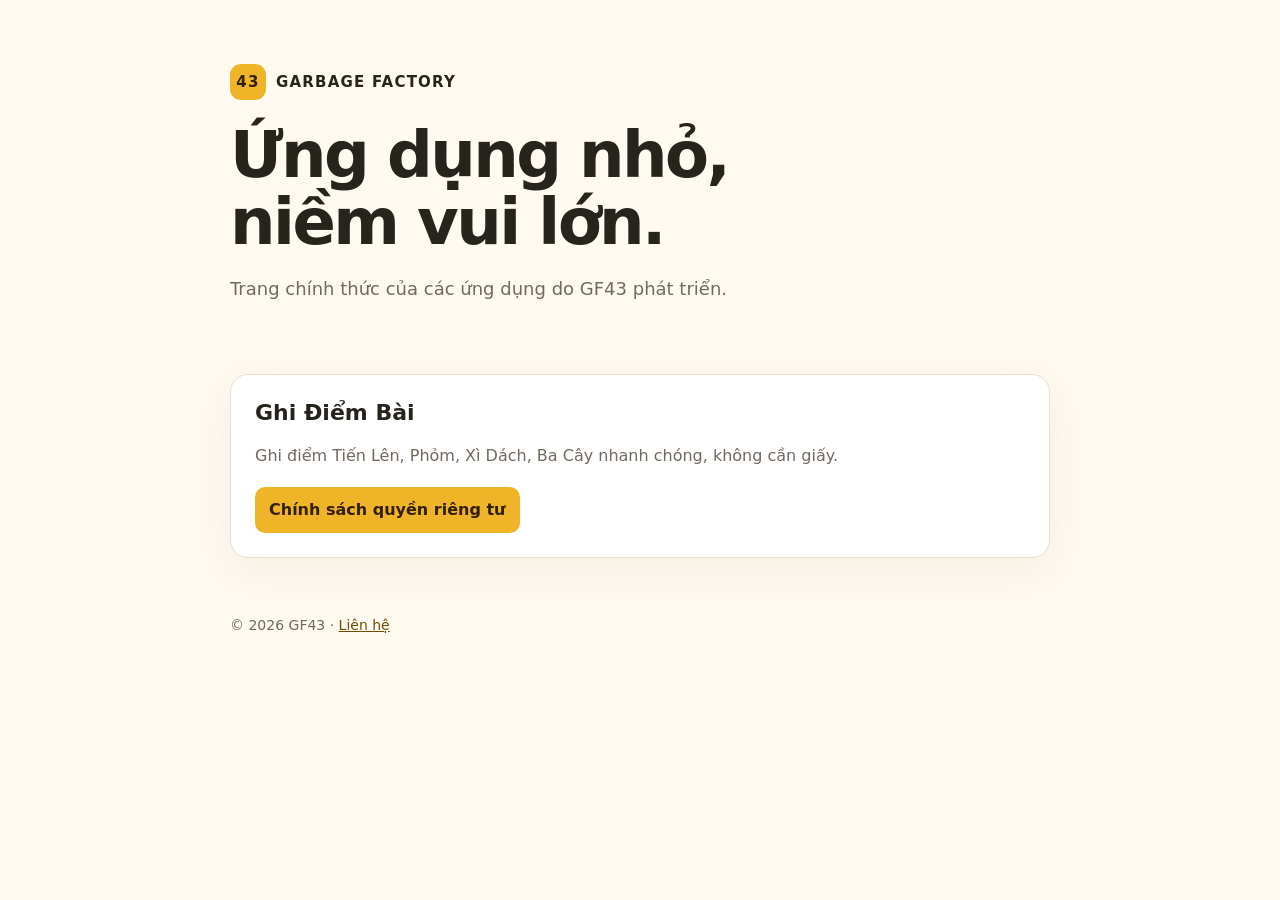
==== index.html @ ea4dbbff "Khoi tao website chung GF43" ====
<!doctype html>
<html lang="vi">
  <head>
    <meta charset="utf-8" />
    <meta name="viewport" content="width=device-width, initial-scale=1" />
    <meta name="description" content="Trang chính thức của các ứng dụng GF43." />
    <title>GF43 Apps</title>
    <link rel="stylesheet" href="/styles.css" />
  </head>
  <body>
    <header class="shell">
      <div class="brand"><span class="mark">43</span> Garbage Factory</div>
      <h1>Ứng dụng nhỏ,<br />niềm vui lớn.</h1>
      <p class="lead">Trang chính thức của các ứng dụng do GF43 phát triển.</p>
    </header>
    <main class="shell">
      <article class="card">
        <h2 class="app-title">Ghi Điểm Bài</h2>
        <p class="meta">Ghi điểm Tiến Lên, Phỏm, Xì Dách, Ba Cây nhanh chóng, không cần giấy.</p>
        <div class="links">
          <a class="button" href="/apps/ghi-diem-bai/privacy.html">Chính sách quyền riêng tư</a>
        </div>
      </article>
    </main>
    <footer class="shell">© 2026 GF43 · <a href="mailto:lehoanglong782@gmail.com">Liên hệ</a></footer>
  </body>
</html>
---- styles.css ----
:root {
  color-scheme: light dark;
  font-family: Inter, ui-sans-serif, system-ui, -apple-system, BlinkMacSystemFont, "Segoe UI", sans-serif;
  --bg: #fffaf0;
  --surface: #ffffff;
  --text: #27231d;
  --muted: #71695f;
  --border: #e8dfd0;
  --accent: #f0b429;
  --accent-ink: #6f4c00;
}

* { box-sizing: border-box; }
body { margin: 0; background: var(--bg); color: var(--text); line-height: 1.65; }
a { color: var(--accent-ink); }
.shell { width: min(820px, calc(100% - 40px)); margin: 0 auto; }
header { padding: 64px 0 28px; }
.brand { display: inline-flex; align-items: center; gap: 10px; font-size: 15px; font-weight: 800; letter-spacing: .08em; text-transform: uppercase; }
.mark { display: grid; place-items: center; width: 36px; height: 36px; border-radius: 11px; background: var(--accent); color: #312100; }
h1 { margin: 22px 0 10px; font-size: clamp(36px, 7vw, 64px); line-height: 1.05; letter-spacing: -.04em; }
h2 { margin-top: 34px; line-height: 1.25; }
.lead, .meta { color: var(--muted); }
.lead { max-width: 620px; font-size: 18px; }
.card { margin: 24px 0; padding: 24px; border: 1px solid var(--border); border-radius: 18px; background: var(--surface); box-shadow: 0 12px 40px rgb(76 53 15 / 6%); }
.app-title { margin: 0 0 6px; font-size: 22px; }
.links { display: flex; flex-wrap: wrap; gap: 12px; margin-top: 18px; }
.button { display: inline-block; padding: 10px 14px; border-radius: 10px; background: var(--accent); color: #312100; font-weight: 750; text-decoration: none; }
.policy { padding-bottom: 72px; }
.policy h1 { font-size: clamp(34px, 6vw, 54px); }
.language { margin: 48px 0; border: 0; border-top: 1px solid var(--border); }
footer { padding: 32px 0 48px; color: var(--muted); font-size: 14px; }

@media (prefers-color-scheme: dark) {
  :root { --bg: #17140f; --surface: #211d17; --text: #f5ecdf; --muted: #b9afa1; --border: #3a3329; --accent-ink: #f0b429; }
}
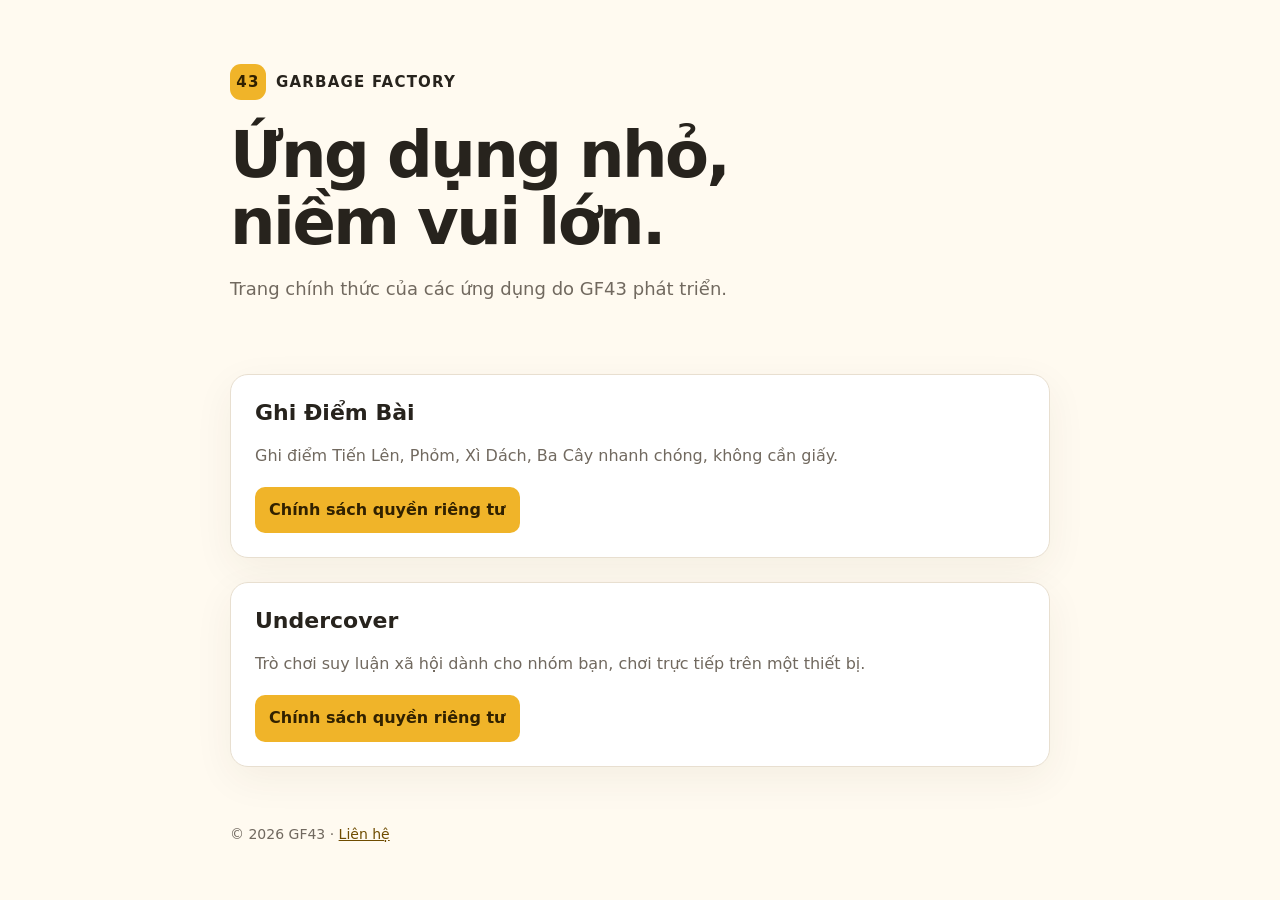
==== commit 6fe8cfc2: "Add Undercover privacy policy and language switcher" ====
--- a/index.html
+++ b/index.html
@@ -21,6 +21,13 @@
           <a class="button" href="/apps/ghi-diem-bai/privacy.html">Chính sách quyền riêng tư</a>
         </div>
       </article>
+      <article class="card">
+        <h2 class="app-title">Undercover</h2>
+        <p class="meta">Trò chơi suy luận xã hội dành cho nhóm bạn, chơi trực tiếp trên một thiết bị.</p>
+        <div class="links">
+          <a class="button" href="/apps/undercover/privacy.html">Chính sách quyền riêng tư</a>
+        </div>
+      </article>
     </main>
     <footer class="shell">© 2026 GF43 · <a href="mailto:lehoanglong782@gmail.com">Liên hệ</a></footer>
   </body>
--- a/styles.css
+++ b/styles.css
@@ -28,6 +28,11 @@
 .policy { padding-bottom: 72px; }
 .policy h1 { font-size: clamp(34px, 6vw, 54px); }
 .language { margin: 48px 0; border: 0; border-top: 1px solid var(--border); }
+.language-switcher { display: inline-flex; gap: 4px; padding: 4px; border: 1px solid var(--border); border-radius: 12px; background: var(--surface); }
+.language-button { padding: 8px 12px; border: 0; border-radius: 8px; background: transparent; color: var(--muted); font: inherit; font-weight: 750; cursor: pointer; }
+.language-button[aria-pressed="true"] { background: var(--accent); color: #312100; }
+.language-button:focus-visible { outline: 3px solid var(--accent); outline-offset: 2px; }
+[hidden] { display: none !important; }
 footer { padding: 32px 0 48px; color: var(--muted); font-size: 14px; }
 
 @media (prefers-color-scheme: dark) {
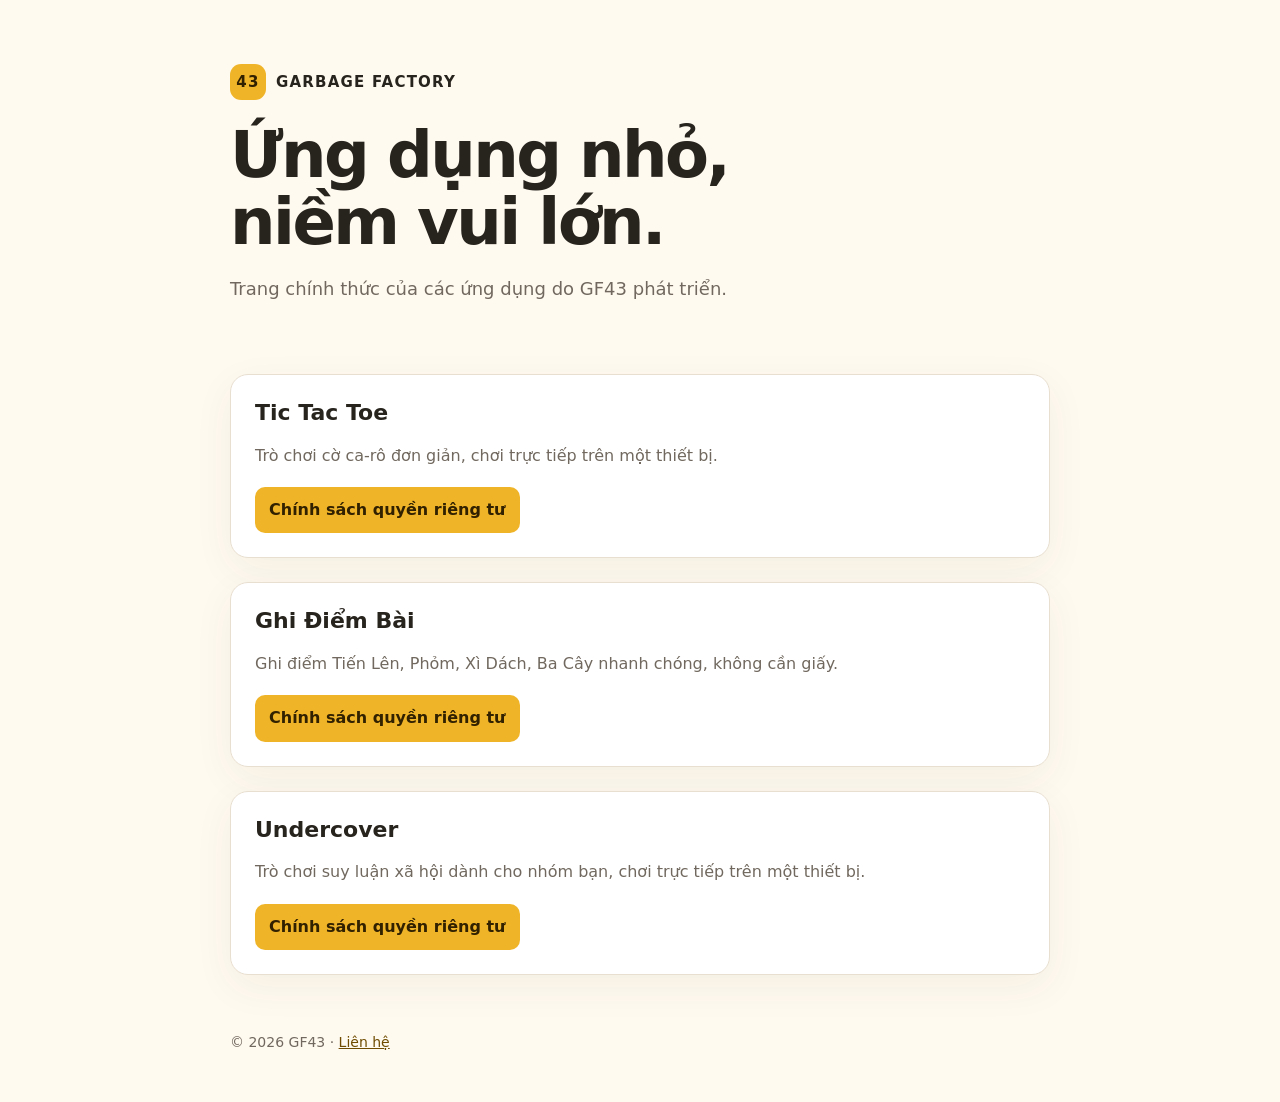
==== commit 09dddee5: "Add Tic Tac Toe privacy policy" ====
--- a/index.html
+++ b/index.html
@@ -14,6 +14,13 @@
       <p class="lead">Trang chính thức của các ứng dụng do GF43 phát triển.</p>
     </header>
     <main class="shell">
+      <article class="card">
+        <h2 class="app-title">Tic Tac Toe</h2>
+        <p class="meta">Trò chơi cờ ca-rô đơn giản, chơi trực tiếp trên một thiết bị.</p>
+        <div class="links">
+          <a class="button" href="/apps/tic-tac-toe/privacy.html">Chính sách quyền riêng tư</a>
+        </div>
+      </article>
       <article class="card">
         <h2 class="app-title">Ghi Điểm Bài</h2>
         <p class="meta">Ghi điểm Tiến Lên, Phỏm, Xì Dách, Ba Cây nhanh chóng, không cần giấy.</p>
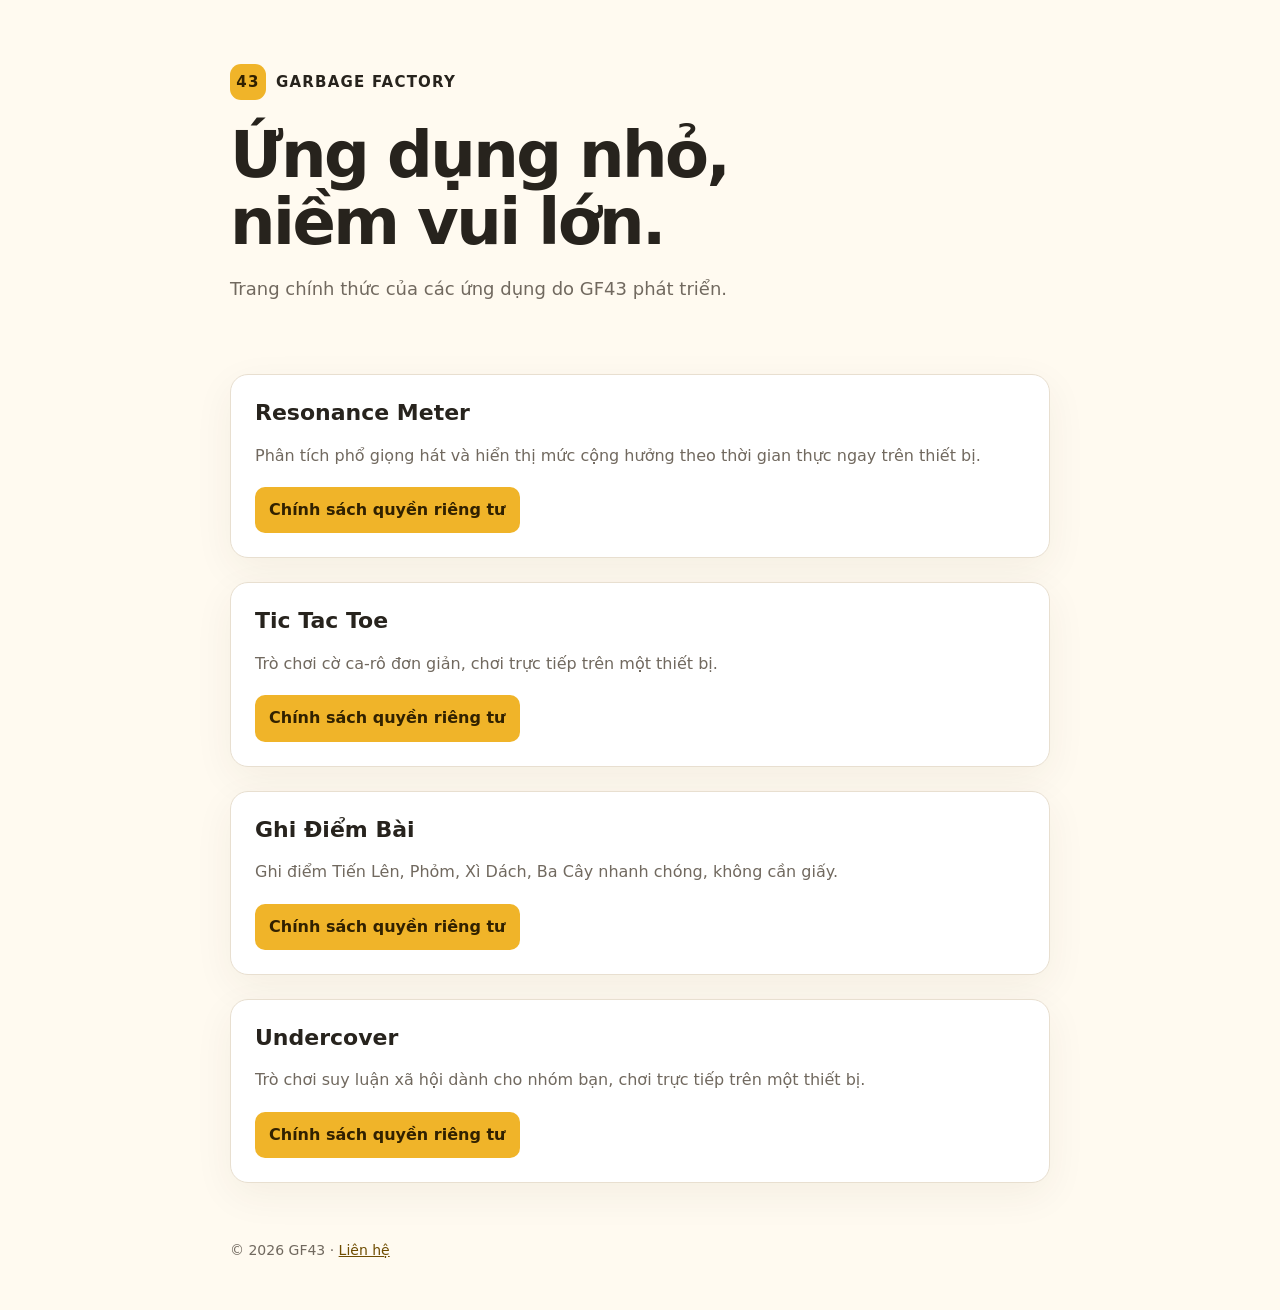
==== commit 7bf909cd: "List Resonance Meter on GF43 site" ====
--- a/index.html
+++ b/index.html
@@ -14,6 +14,13 @@
       <p class="lead">Trang chính thức của các ứng dụng do GF43 phát triển.</p>
     </header>
     <main class="shell">
+      <article class="card">
+        <h2 class="app-title">Resonance Meter</h2>
+        <p class="meta">Phân tích phổ giọng hát và hiển thị mức cộng hưởng theo thời gian thực ngay trên thiết bị.</p>
+        <div class="links">
+          <a class="button" href="/apps/resonance-meter/privacy.html">Chính sách quyền riêng tư</a>
+        </div>
+      </article>
       <article class="card">
         <h2 class="app-title">Tic Tac Toe</h2>
         <p class="meta">Trò chơi cờ ca-rô đơn giản, chơi trực tiếp trên một thiết bị.</p>
